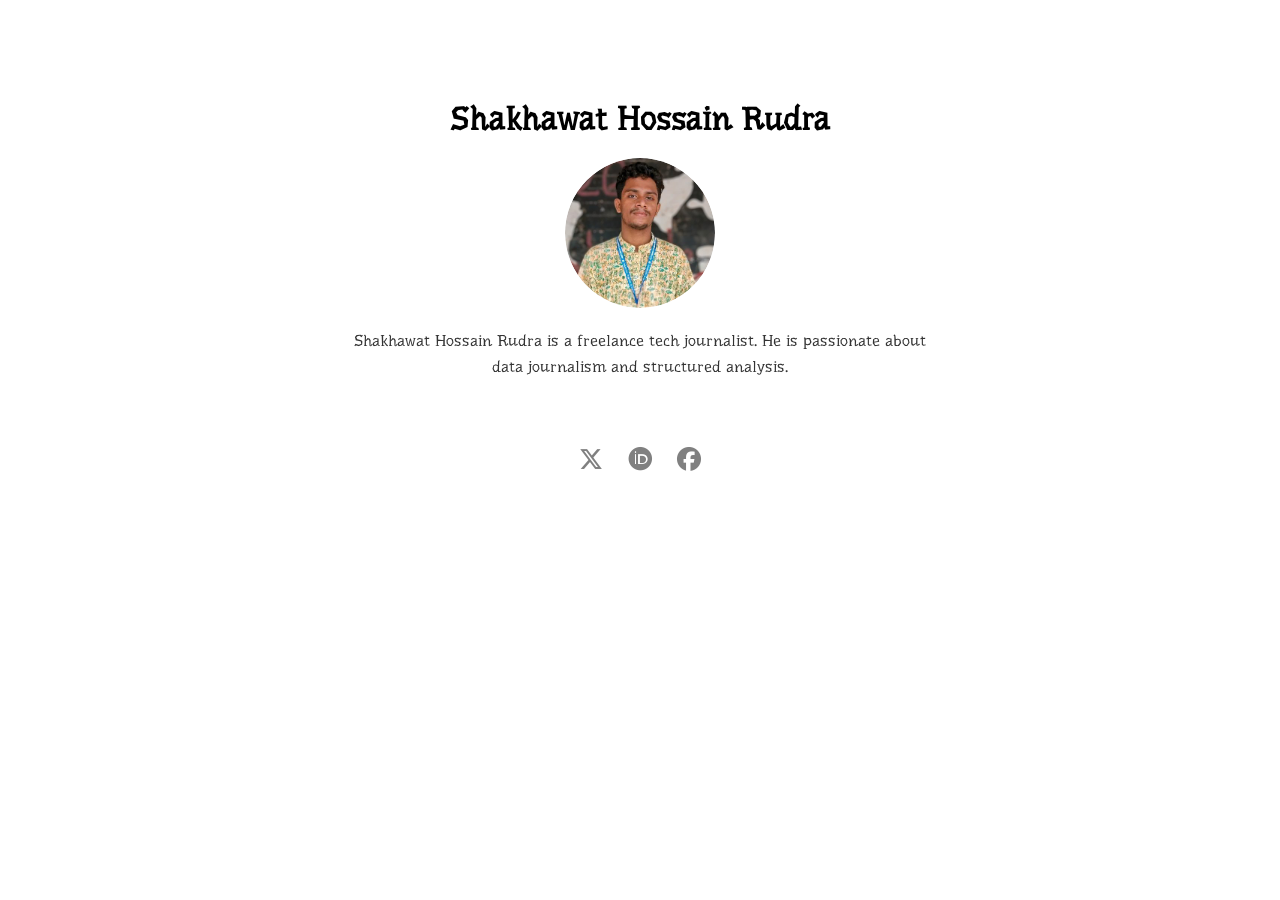
==== index.html @ 2e1f9e2a "Update index.html" ====
<!DOCTYPE html>
<html lang="en">
<head>
  <meta charset="UTF-8">
  <meta name="viewport" content="width=device-width, initial-scale=1">
  <title>Shakhawat Hossain Rudra</title>
  <link rel="preconnect" href="https://fonts.googleapis.com">
<link rel="preconnect" href="https://fonts.gstatic.com" crossorigin>
<link href="https://fonts.googleapis.com/css2?family=Inria+Sans:ital,wght@0,300;0,400;0,700;1,300;1,400;1,700&family=Underdog&display=swap" rel="stylesheet">
  <!-- Font Awesome CDN -->
  <link
    rel="stylesheet"
    href="https://cdnjs.cloudflare.com/ajax/libs/font-awesome/6.5.0/css/all.min.css"
    crossorigin="anonymous"
    referrerpolicy="no-referrer"
  />
<link rel="stylesheet" href="styles.css">
</head>
<body>

  <div class="container">
    <h1 id="author-name">Shakhawat Hossain Rudra</h1>
    <div class="image-container">
      <img id="author-image" src="dWHJul9v_400x400.jpg" alt="Author">
    </div>
    <p class="bio">
      Shakhawat Hossain Rudra is a freelance tech journalist. He is passionate about data journalism and structured analysis.
    </p>
  </div>
  <div class="social-icons">
      <a href="https://x.com/Shakhawat00012" class="icon x-icon" target="_blank"><i class="fab fa-x-twitter"></i></a>
      <a href="https://orcid.org/0009-0001-4034-177X" class="icon orcid-icon" target="_blank"><i class="fab fa-orcid"></i></a>
      <a href="https://facebook.com/shakhawat.hossain001" class="icon fb-icon" target="_blank"><i class="fab fa-facebook"></i></a>
    </div>
</div>
  <script src="script.js"></script>
</body>
</html>
---- styles.css ----
body {
  background-color: white;
  font-family: "Underdog", system-ui;
  text-align: center;
  margin: 0;
  padding: 50px;
}


.container {
  max-width: 600px;
  margin: auto;
  background: white;
  padding: 30px;
  
}

#author-name {
  font-size: 2em;
  margin-bottom: 20px;
}

.image-container {
  width: 150px;
  height: 150px;
  margin: 0 auto 20px;
  overflow: hidden;
  border-radius: 50%;
}

.image-container img {
  width: 100%;
  height: 100%;
  object-fit: cover;
}

.bio {
  font-size: 1em;
  color: #333;
  line-height: 1.6;
}

.social-icons {
  margin-top: 20px;
}

.social-icons a {
  text-decoration: none;
  margin: 0 10px;
  color: gray;
  font-size: 24px;
  transition: color 0.3s ease;
}

/* Active platform colors */
.x-icon.clicked { color: #1DA1F2; }        /* X/Twitter Blue */
.orcid-icon.clicked { color: #A6CE39; }    /* ORCID Green */
.fb-icon.clicked { color: #1877F2; }       /* Facebook Blue */
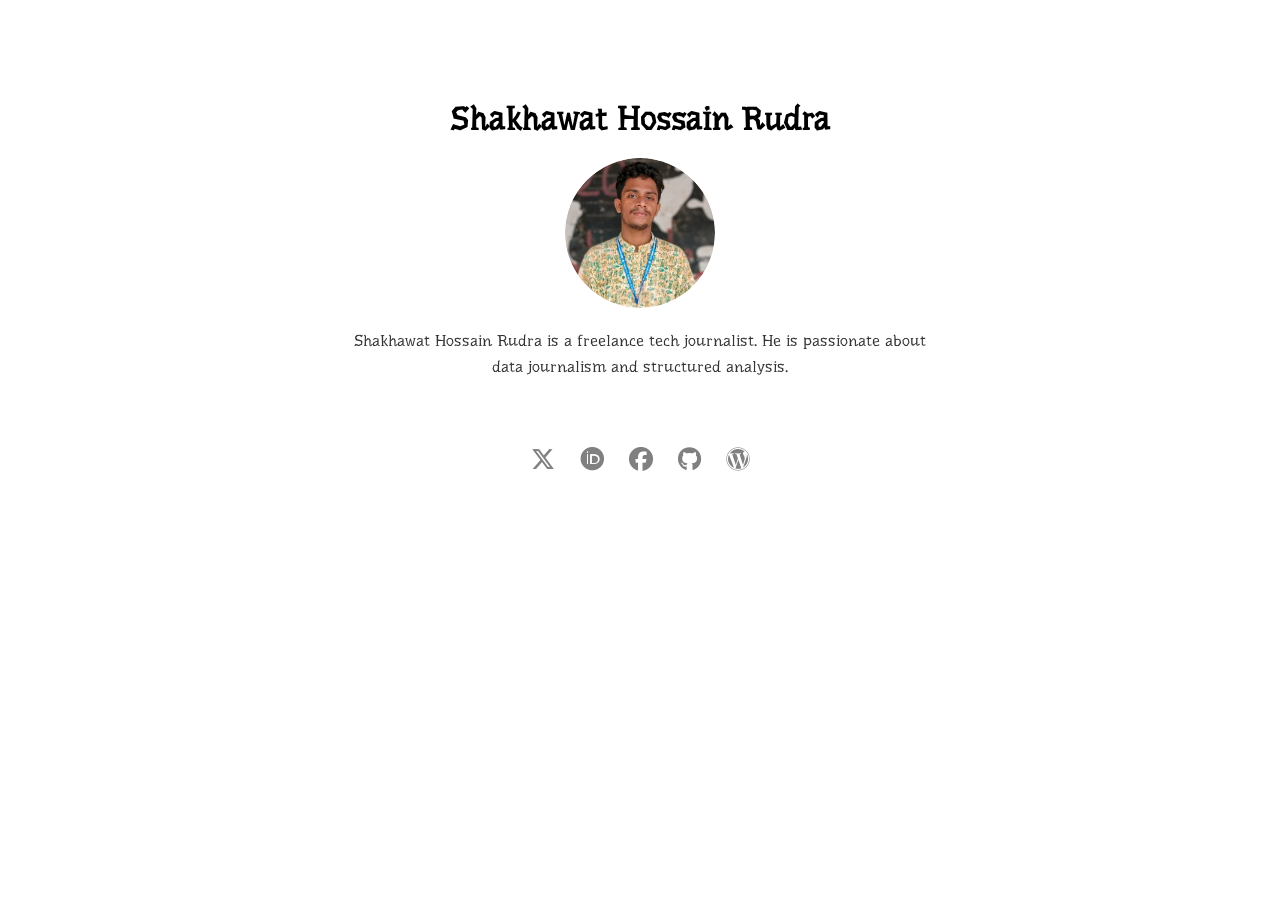
==== commit 2326c96c: "Update index.html" ====
--- a/index.html
+++ b/index.html
@@ -31,7 +31,9 @@
       <a href="https://x.com/Shakhawat00012" class="icon x-icon" target="_blank"><i class="fab fa-x-twitter"></i></a>
       <a href="https://orcid.org/0009-0001-4034-177X" class="icon orcid-icon" target="_blank"><i class="fab fa-orcid"></i></a>
       <a href="https://facebook.com/shakhawat.hossain001" class="icon fb-icon" target="_blank"><i class="fab fa-facebook"></i></a>
-    </div>
+      <a href="https://github.com/neoooby-doo" class="icon github-icon" target="_blank"><i class="fab fa-github"></i></a>
+     <a href="#" class="icon wp-icon" target="_blank"><i class="fab fa-wordpress"></i></a>
+   </div>
 </div>
   <script src="script.js"></script>
 </body>
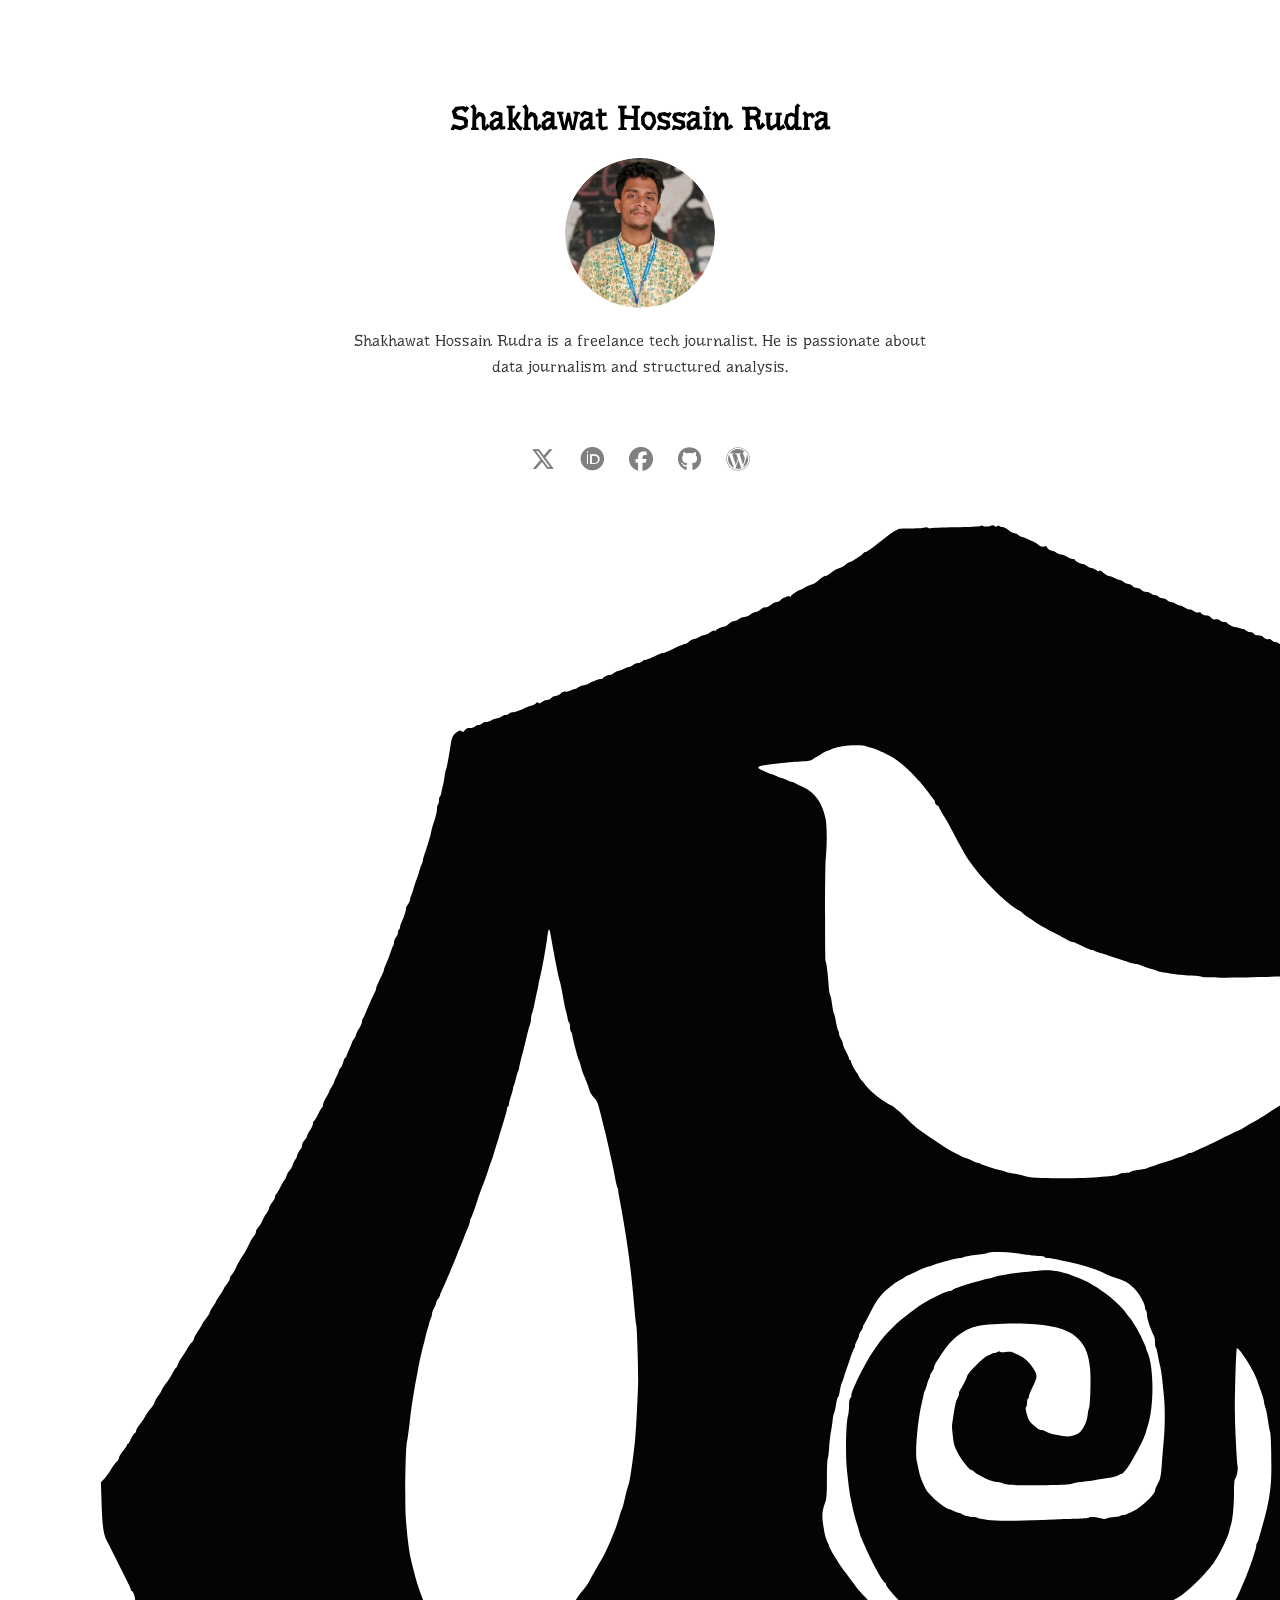
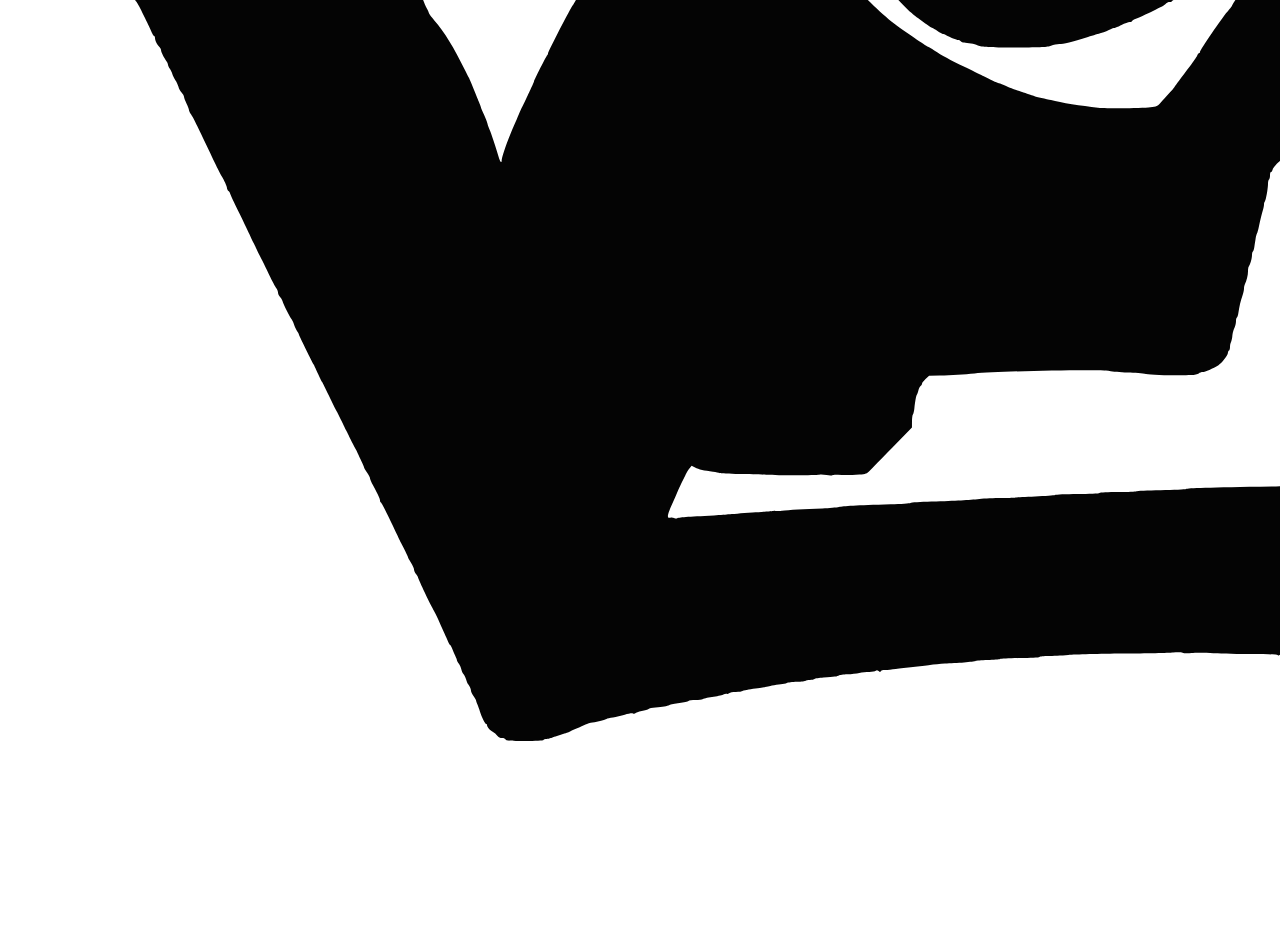
==== commit e6641ebe: "Update index.html" ====
--- a/index.html
+++ b/index.html
@@ -33,7 +33,11 @@
       <a href="https://facebook.com/shakhawat.hossain001" class="icon fb-icon" target="_blank"><i class="fab fa-facebook"></i></a>
       <a href="https://github.com/neoooby-doo" class="icon github-icon" target="_blank"><i class="fab fa-github"></i></a>
      <a href="#" class="icon wp-icon" target="_blank"><i class="fab fa-wordpress"></i></a>
-   </div>
+     <a href="https://bsu1952.com" class="icon bsu-icon" target="_blank">
+     <img src="bsu.svg" alt="BSU" class="svg-icon" />
+     </a>
+    
+  </div>
 </div>
   <script src="script.js"></script>
 </body>
--- a/styles.css
+++ b/styles.css
@@ -56,3 +56,5 @@
 .x-icon.clicked { color: #1DA1F2; }        /* X/Twitter Blue */
 .orcid-icon.clicked { color: #A6CE39; }    /* ORCID Green */
 .fb-icon.clicked { color: #1877F2; }       /* Facebook Blue */
+.github-icon.clicked { color: #333; }        /* GitHub dark gray */
+.wp-icon.clicked { color: #21759B; }         /* WordPress blue */
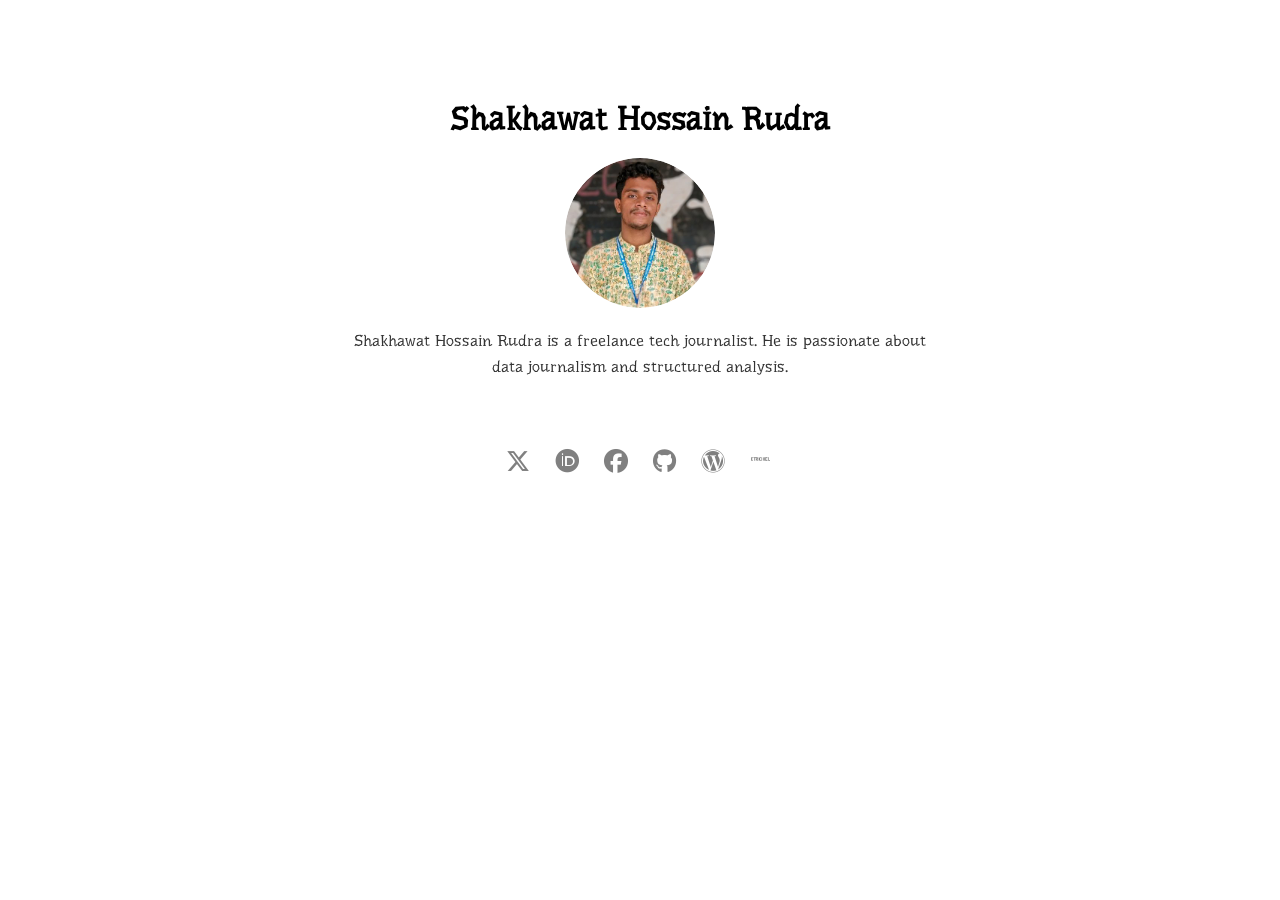
==== commit ef37672a: "Update index.html" ====
--- a/index.html
+++ b/index.html
@@ -34,8 +34,11 @@
       <a href="https://github.com/neoooby-doo" class="icon github-icon" target="_blank"><i class="fab fa-github"></i></a>
      <a href="#" class="icon wp-icon" target="_blank"><i class="fab fa-wordpress"></i></a>
      <a href="https://bsu1952.com" class="icon bsu-icon" target="_blank">
-     <img src="bsu.svg" alt="BSU" class="svg-icon" />
-     </a>
+  <svg class="svg-icon" xmlns="http://www.w3.org/2000/svg" viewBox="0 0 652 652" width="24" height="24">
+    <path d="M75.5 304.1v19.6H55.9v19.4H75v19.7H55.9v19.5H75.5V402H31.6v-97.9h43.9Zm59.8 97.9h-18.5v-78.4h-21.2v-19.5h60.8v19.5h-21.1v78.4ZM177.2 402h-19.8v-97.9h30c20.4 0 31.4 11.7 31.4 30.7 0 14.4-6.3 23.3-17.1 27.6L215 402h-21.2l-11.2-33.5h-5.4V402Zm0-78.2v25.4h9.6c8.4 0 12.7-3.6 12.7-12.6s-4.3-12.8-12.7-12.8h-9.6ZM255.1 402h-18.9v-97.9h18.9v97.9Zm72.6-44.1v9.6c0 18.1-12.4 35-37 35s-36.9-16.9-36.9-35v-29.3c0-18.2 12.3-35.1 36.9-35.1s37 16.9 37 35v9.8h-18.8v-10c0-10.3-6.2-17-18.2-17-12 0-18 6.7-18 17v30.1c0 10.2 6 16.9 18 16.9s18.2-6.7 18.2-16.9v-10.2h18.8Zm41.4 44.1H350.2v-97.9h18.9v39.2h14.9v-39.2h18.9v97.9h-18.9v-39.2h-14.9V402Zm105.6 0h-62.7v-97.9h62.7v19.5h-43.7v19.4h42.9v19.7h-42.9v19.5h43.7V402Zm67.8-19.2v19.2h-48.5v-97.9h18.9v78.7h29.6Z"/>
+  </svg>
+</a>
+
     
   </div>
 </div>
--- a/styles.css
+++ b/styles.css
@@ -52,6 +52,18 @@
   transition: color 0.3s ease;
 }
 
+.svg-icon {
+  fill: gray;
+  transition: fill 0.3s ease;
+  width: 24px;
+  height: 24px;
+}
+
+.bsu-icon.clicked .svg-icon {
+  fill: black;
+}
+
+
 /* Active platform colors */
 .x-icon.clicked { color: #1DA1F2; }        /* X/Twitter Blue */
 .orcid-icon.clicked { color: #A6CE39; }    /* ORCID Green */
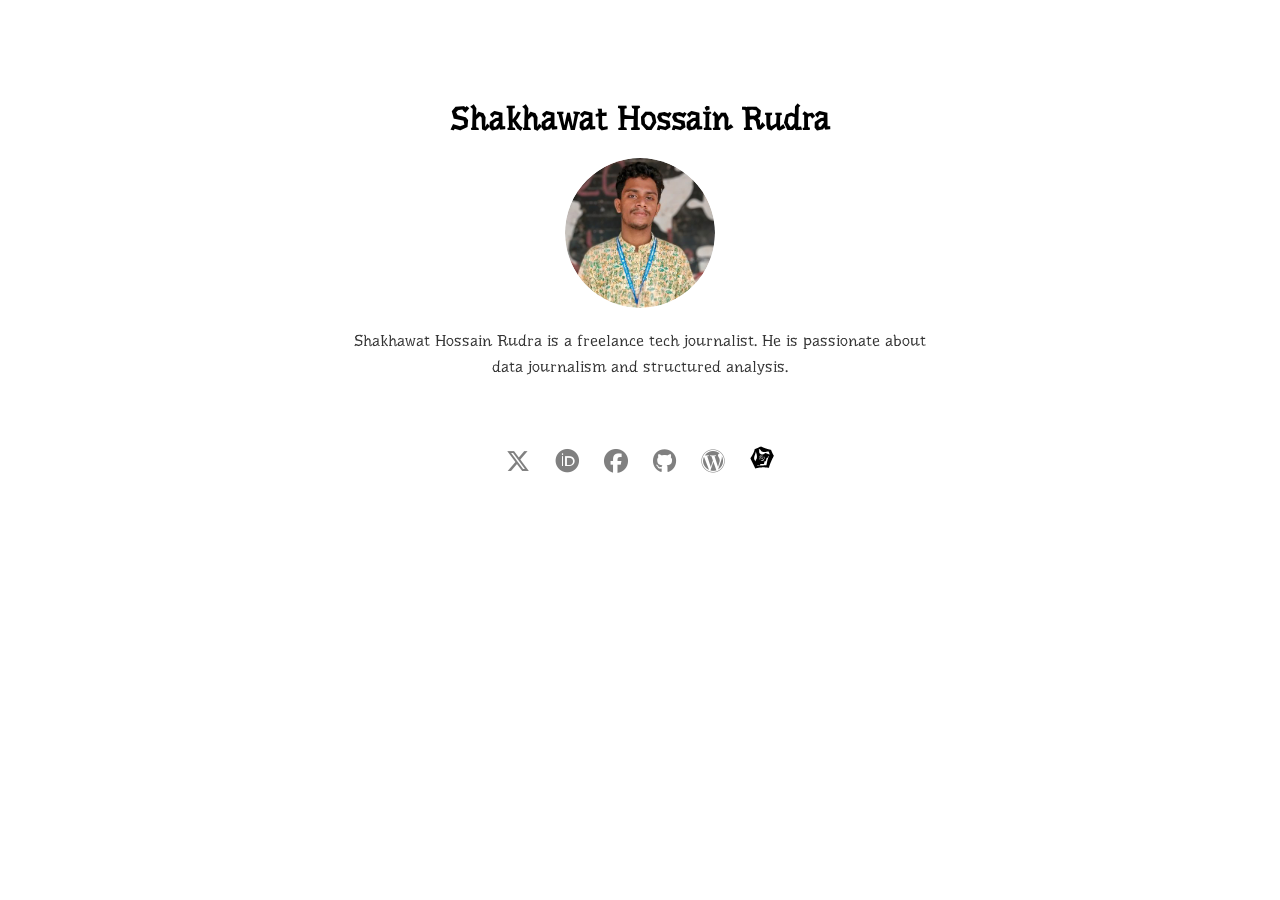
==== commit 88a51584: "Update index.html" ====
--- a/index.html
+++ b/index.html
@@ -33,11 +33,10 @@
       <a href="https://facebook.com/shakhawat.hossain001" class="icon fb-icon" target="_blank"><i class="fab fa-facebook"></i></a>
       <a href="https://github.com/neoooby-doo" class="icon github-icon" target="_blank"><i class="fab fa-github"></i></a>
      <a href="#" class="icon wp-icon" target="_blank"><i class="fab fa-wordpress"></i></a>
-     <a href="https://bsu1952.com" class="icon bsu-icon" target="_blank">
-  <svg class="svg-icon" xmlns="http://www.w3.org/2000/svg" viewBox="0 0 652 652" width="24" height="24">
-    <path d="M75.5 304.1v19.6H55.9v19.4H75v19.7H55.9v19.5H75.5V402H31.6v-97.9h43.9Zm59.8 97.9h-18.5v-78.4h-21.2v-19.5h60.8v19.5h-21.1v78.4ZM177.2 402h-19.8v-97.9h30c20.4 0 31.4 11.7 31.4 30.7 0 14.4-6.3 23.3-17.1 27.6L215 402h-21.2l-11.2-33.5h-5.4V402Zm0-78.2v25.4h9.6c8.4 0 12.7-3.6 12.7-12.6s-4.3-12.8-12.7-12.8h-9.6ZM255.1 402h-18.9v-97.9h18.9v97.9Zm72.6-44.1v9.6c0 18.1-12.4 35-37 35s-36.9-16.9-36.9-35v-29.3c0-18.2 12.3-35.1 36.9-35.1s37 16.9 37 35v9.8h-18.8v-10c0-10.3-6.2-17-18.2-17-12 0-18 6.7-18 17v30.1c0 10.2 6 16.9 18 16.9s18.2-6.7 18.2-16.9v-10.2h18.8Zm41.4 44.1H350.2v-97.9h18.9v39.2h14.9v-39.2h18.9v97.9h-18.9v-39.2h-14.9V402Zm105.6 0h-62.7v-97.9h62.7v19.5h-43.7v19.4h42.9v19.7h-42.9v19.5h43.7V402Zm67.8-19.2v19.2h-48.5v-97.9h18.9v78.7h29.6Z"/>
-  </svg>
+<a href="https://bsu1952.com" class="icon bsu-icon" target="_blank">
+  <img src="crop-bsu.svg" alt="BSU" class="svg-img" />
 </a>
+
 
     
   </div>
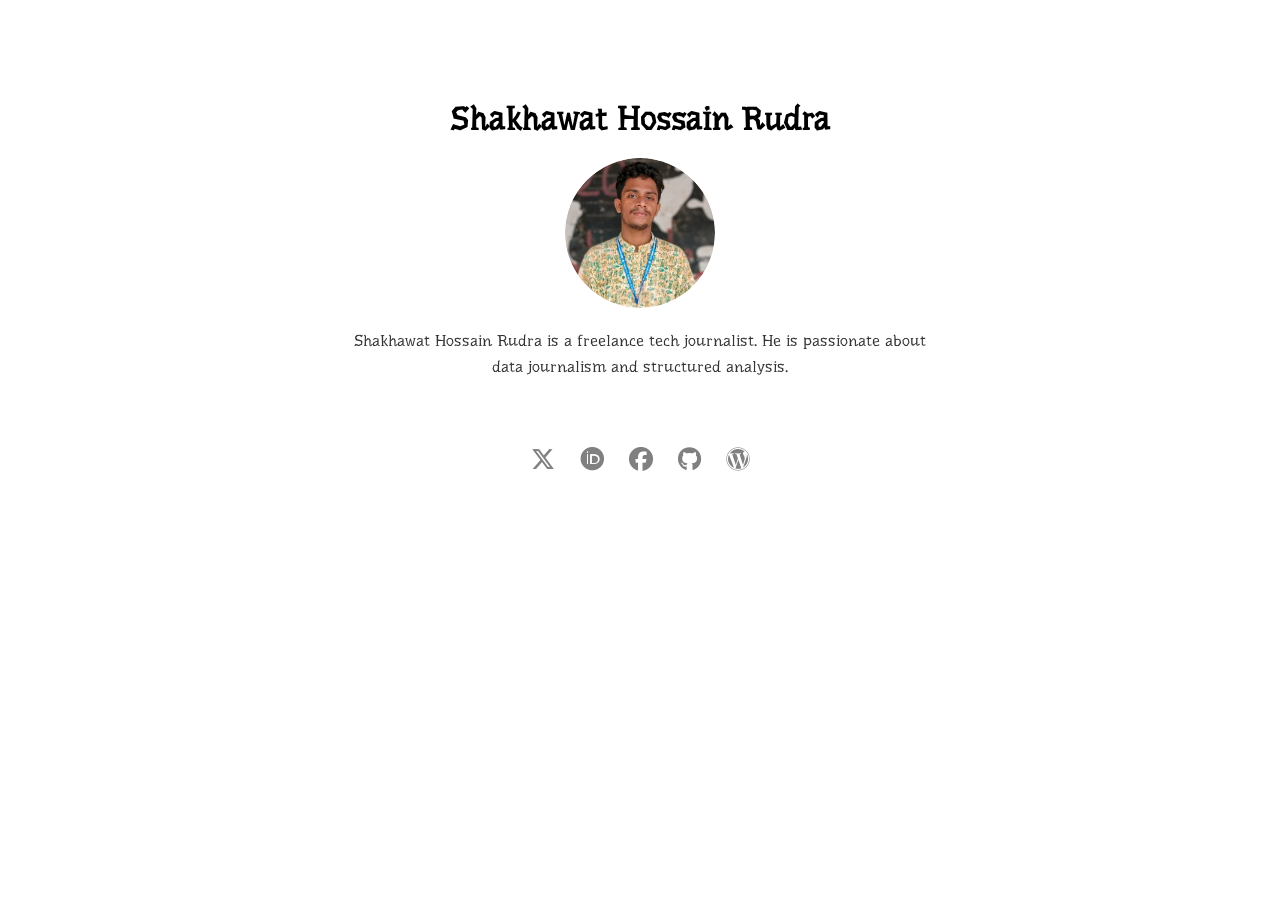
==== commit 62a8aed3: "Update index.html" ====
--- a/index.html
+++ b/index.html
@@ -33,9 +33,6 @@
       <a href="https://facebook.com/shakhawat.hossain001" class="icon fb-icon" target="_blank"><i class="fab fa-facebook"></i></a>
       <a href="https://github.com/neoooby-doo" class="icon github-icon" target="_blank"><i class="fab fa-github"></i></a>
      <a href="#" class="icon wp-icon" target="_blank"><i class="fab fa-wordpress"></i></a>
-<a href="https://bsu1952.com" class="icon bsu-icon" target="_blank">
-  <img src="crop-bsu.svg" alt="BSU" class="svg-img" />
-</a>
 
 
     
--- a/styles.css
+++ b/styles.css
@@ -52,16 +52,18 @@
   transition: color 0.3s ease;
 }
 
-.svg-icon {
-  fill: gray;
-  transition: fill 0.3s ease;
+.svg-img {
   width: 24px;
   height: 24px;
+  filter: grayscale(100%) brightness(0.5);
+  transition: filter 0.3s ease;
 }
 
-.bsu-icon.clicked .svg-icon {
-  fill: black;
+.bsu-icon.clicked .svg-img {
+  filter: none;
 }
+
+
 
 
 /* Active platform colors */
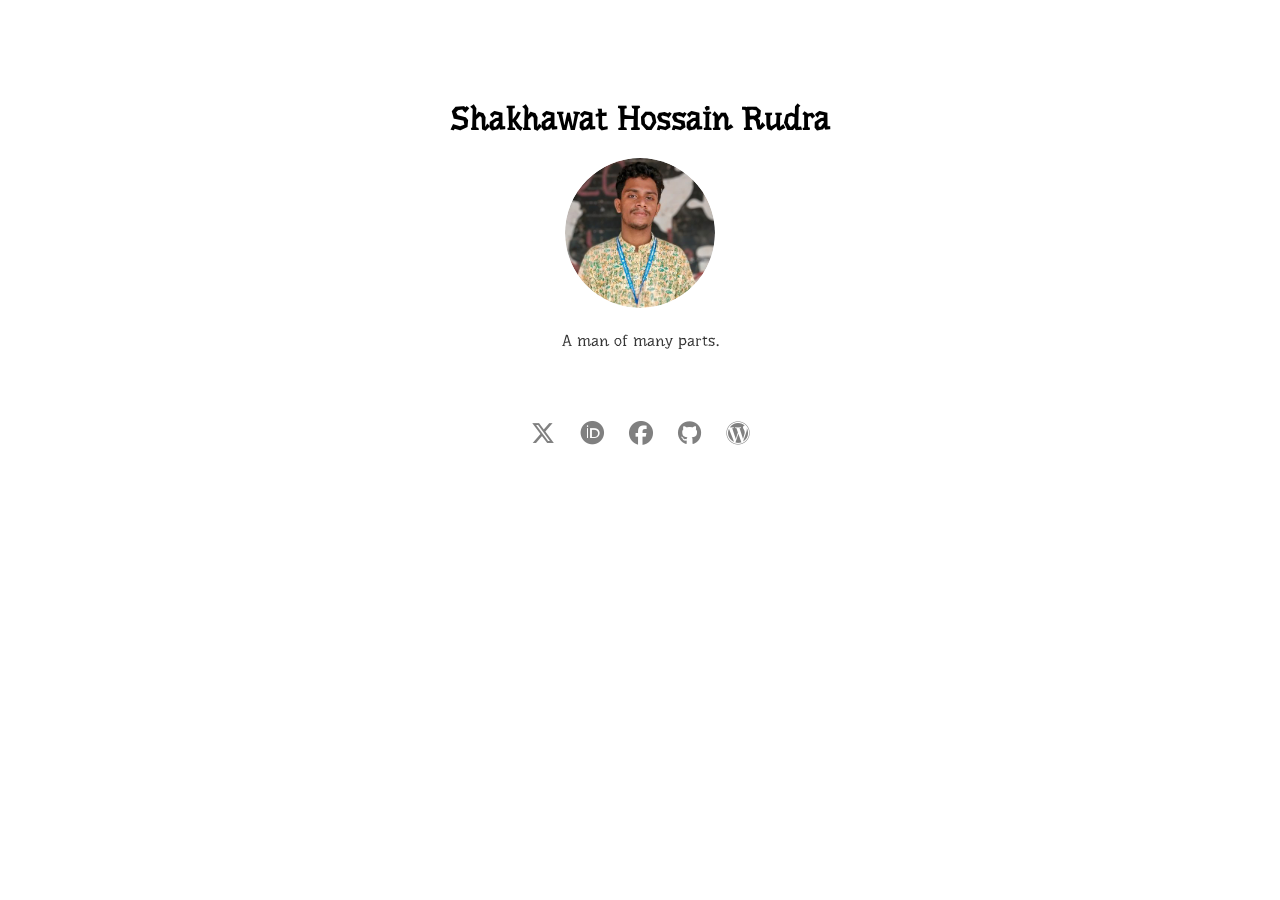
==== commit 881d5497: "Update index.html" ====
--- a/index.html
+++ b/index.html
@@ -24,8 +24,7 @@
       <img id="author-image" src="dWHJul9v_400x400.jpg" alt="Author">
     </div>
     <p class="bio">
-      Shakhawat Hossain Rudra is a freelance tech journalist. He is passionate about data journalism and structured analysis.
-    </p>
+      A man of many parts.   </p>
   </div>
   <div class="social-icons">
       <a href="https://x.com/Shakhawat00012" class="icon x-icon" target="_blank"><i class="fab fa-x-twitter"></i></a>
--- a/styles.css
+++ b/styles.css
@@ -52,19 +52,6 @@
   transition: color 0.3s ease;
 }
 
-.svg-img {
-  width: 24px;
-  height: 24px;
-  filter: grayscale(100%) brightness(0.5);
-  transition: filter 0.3s ease;
-}
-
-.bsu-icon.clicked .svg-img {
-  filter: none;
-}
-
-
-
 
 /* Active platform colors */
 .x-icon.clicked { color: #1DA1F2; }        /* X/Twitter Blue */
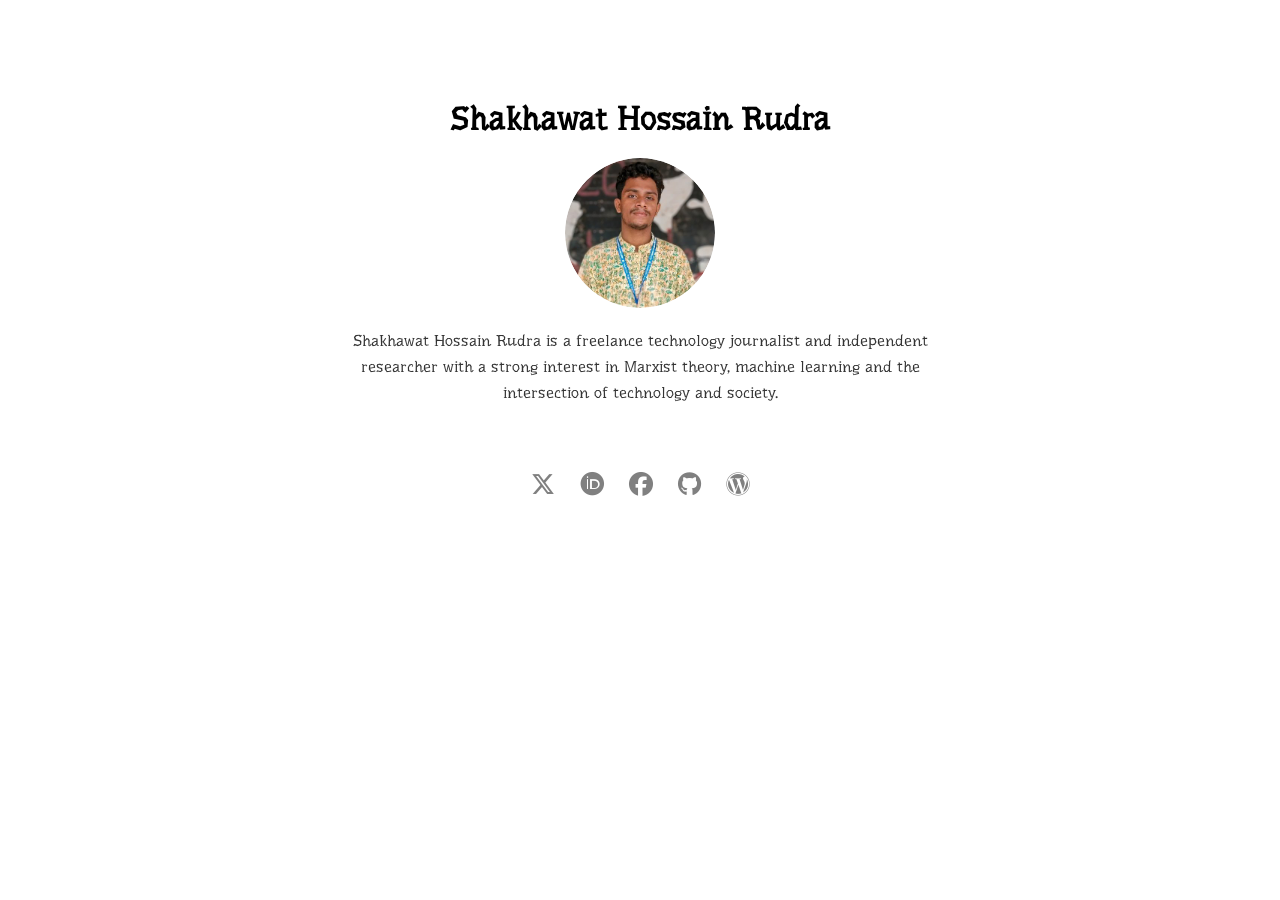
==== commit d2b5f1aa: "Update index.html" ====
--- a/index.html
+++ b/index.html
@@ -24,7 +24,7 @@
       <img id="author-image" src="dWHJul9v_400x400.jpg" alt="Author">
     </div>
     <p class="bio">
-      A man of many parts.   </p>
+      Shakhawat Hossain Rudra is a freelance technology journalist and independent researcher with a strong interest in Marxist theory, machine learning and the intersection of technology and society.   </p>
   </div>
   <div class="social-icons">
       <a href="https://x.com/Shakhawat00012" class="icon x-icon" target="_blank"><i class="fab fa-x-twitter"></i></a>
